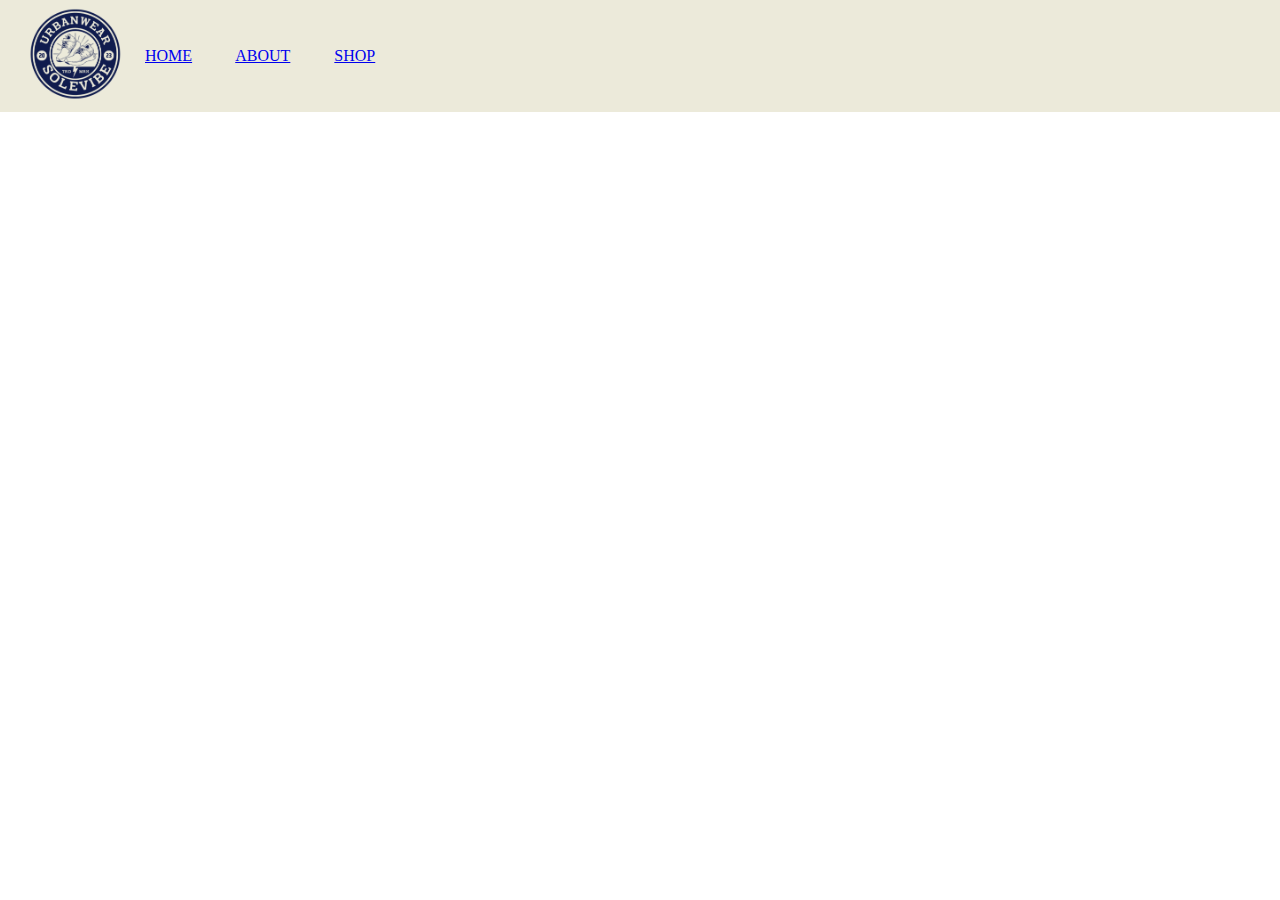
==== index.html @ 37e23c0f "updated css" ====
<!DOCTYPE html>
<html lang="en">

<head>
    <meta charset="UTF-8">
    <meta name="viewport" content="width=device-width, initial-scale=1.0">
    <link rel="stylesheet" href="styles.css">
    <title>Home</title>
</head>
<header>
    <div class="header-content">
        <div class="logo">
            <img src="images/logo1.png" alt="ogo">
        </div>
        <div class="navbar">
            <a href="index.html">HOME</a>
            <a href="about.html" target="_blank">ABOUT</a></li>
            <a href="shop.html" target="_blank">SHOP</a></li>
            
        </div>
    </div>
</header> 

<body>
</body>
</html>
---- styles.css ----
body {
    margin: 0;
    padding: 0;
}

header {
    background-color: #eceada; /* Header background color */
}

.header-content {
    display: flex;
    align-items: center;
    padding: 5px 25px; 
}

.logo img {
    width: 100px;
    height: auto; 
    
}
.navbar a {
    
    margin-right: 40px;
}
.navbar {
    padding: 20px;
}
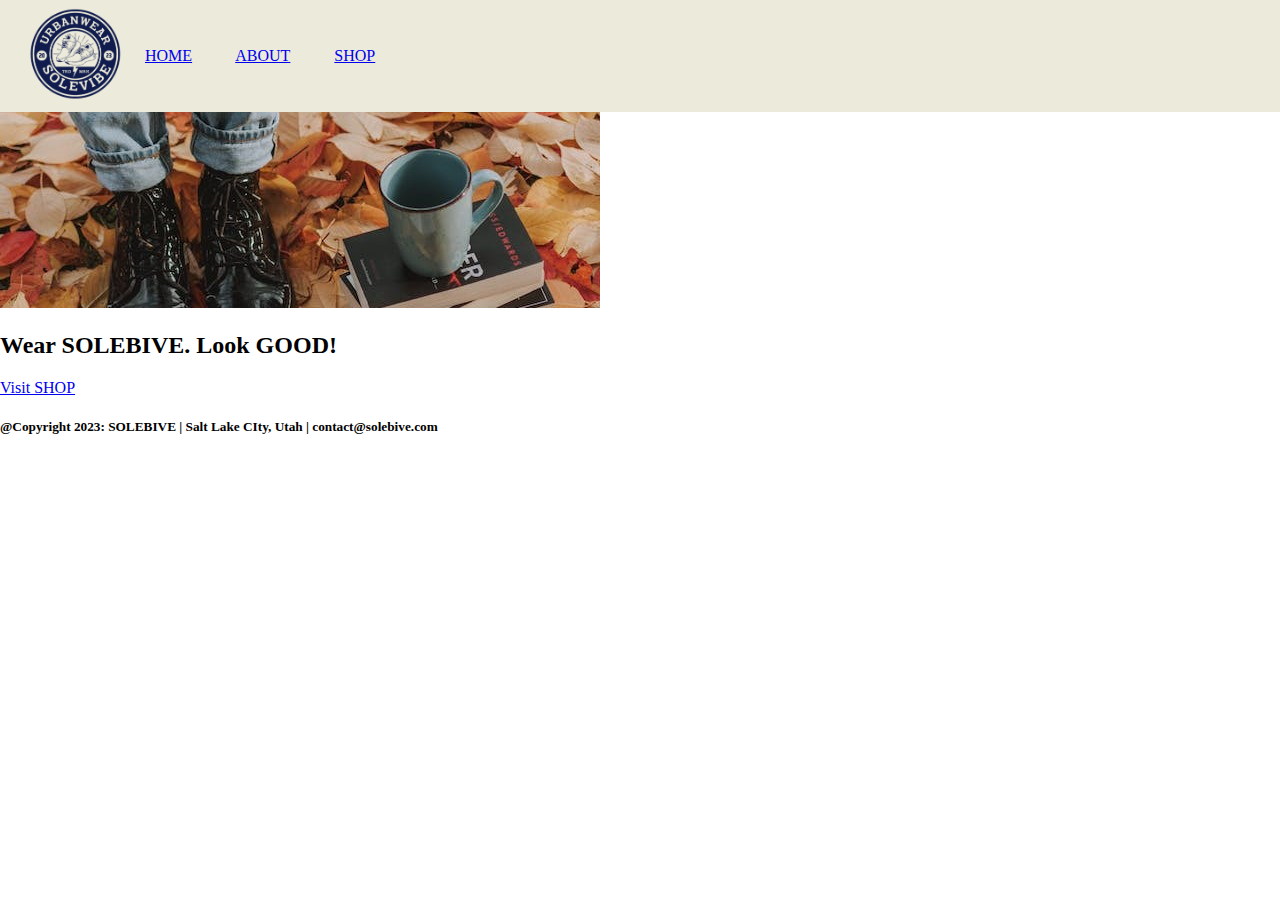
==== commit 91bc820b: "Fixed" ====
--- a/index.html
+++ b/index.html
@@ -20,7 +20,14 @@
         </div>
     </div>
 </header> 
+<img src="images/landscaping.jpeg" alt="black shoes ">
+<h2>Wear SOLEBIVE. Look GOOD!</h2>
+<a href="shop.html" target="_blank">Visit SHOP</a></li>
 
-<body>
+
+
 </body>
+<footer>
+    <h5>@Copyright 2023: SOLEBIVE | Salt Lake CIty, Utah | contact@solebive.com</h5>
+</footer>
 </html>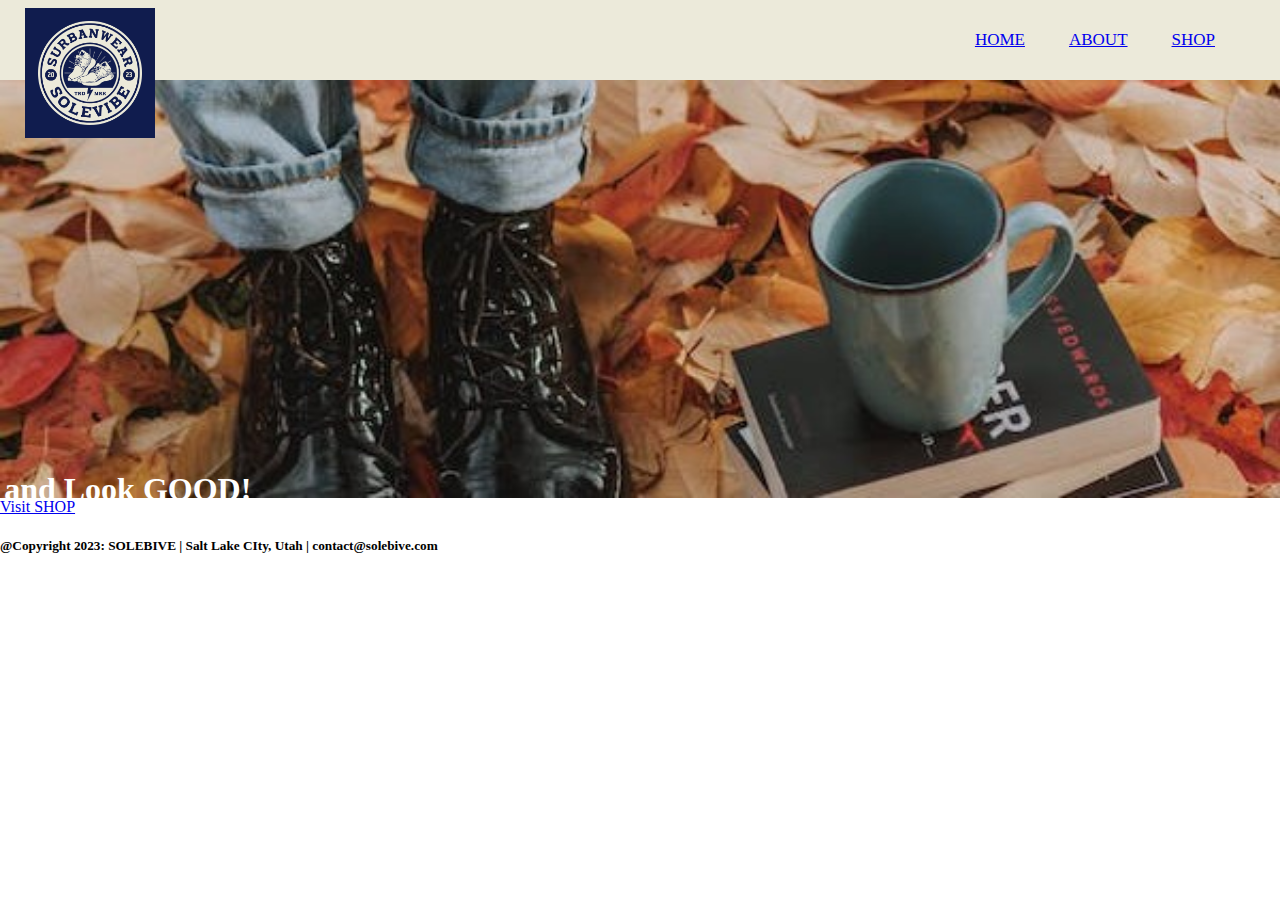
==== commit 79eb4268: "extra" ====
--- a/index.html
+++ b/index.html
@@ -10,7 +10,7 @@
 <header>
     <div class="header-content">
         <div class="logo">
-            <img src="images/logo1.png" alt="ogo">
+            <img src="images/logo2.png" alt="ogo">
         </div>
         <div class="navbar">
             <a href="index.html">HOME</a>
@@ -18,10 +18,17 @@
             <a href="shop.html" target="_blank">SHOP</a></li>
             
         </div>
+
     </div>
 </header> 
-<img src="images/landscaping.jpeg" alt="black shoes ">
-<h2>Wear SOLEBIVE. Look GOOD!</h2>
+<body>
+<div class="background">
+    <h1>Wear SOLEVIVE and Look GOOD!</h2>
+    <img src="images/landscaping.jpeg" alt="black shoes ">
+
+    
+</div>
+
 <a href="shop.html" target="_blank">Visit SHOP</a></li>
 
 
--- a/styles.css
+++ b/styles.css
@@ -9,19 +9,41 @@
 
 .header-content {
     display: flex;
+    justify-content: space-between;
     align-items: center;
     padding: 5px 25px; 
+    height: 70px;
+    
 }
 
 .logo img {
-    width: 100px;
+    position: absolute;
+    top: 8px;
+    width: 130px;
     height: auto; 
+    /* z-index: 2; */
     
 }
 .navbar a {
-    
+    font-size: 17px;
     margin-right: 40px;
 }
 .navbar {
-    padding: 20px;
+    justify-content: center
+
+}
+.background img {
+    display: block;
+    width: 100%;
+    height: 100%;
+}
+
+h1 {
+    position: absolute;
+    top: 50%;
+    bottom: 50%;
+    transform: translate(-50%, -50%);
+    z-index: 2;
+    text-align: center;
+    color: white;
 }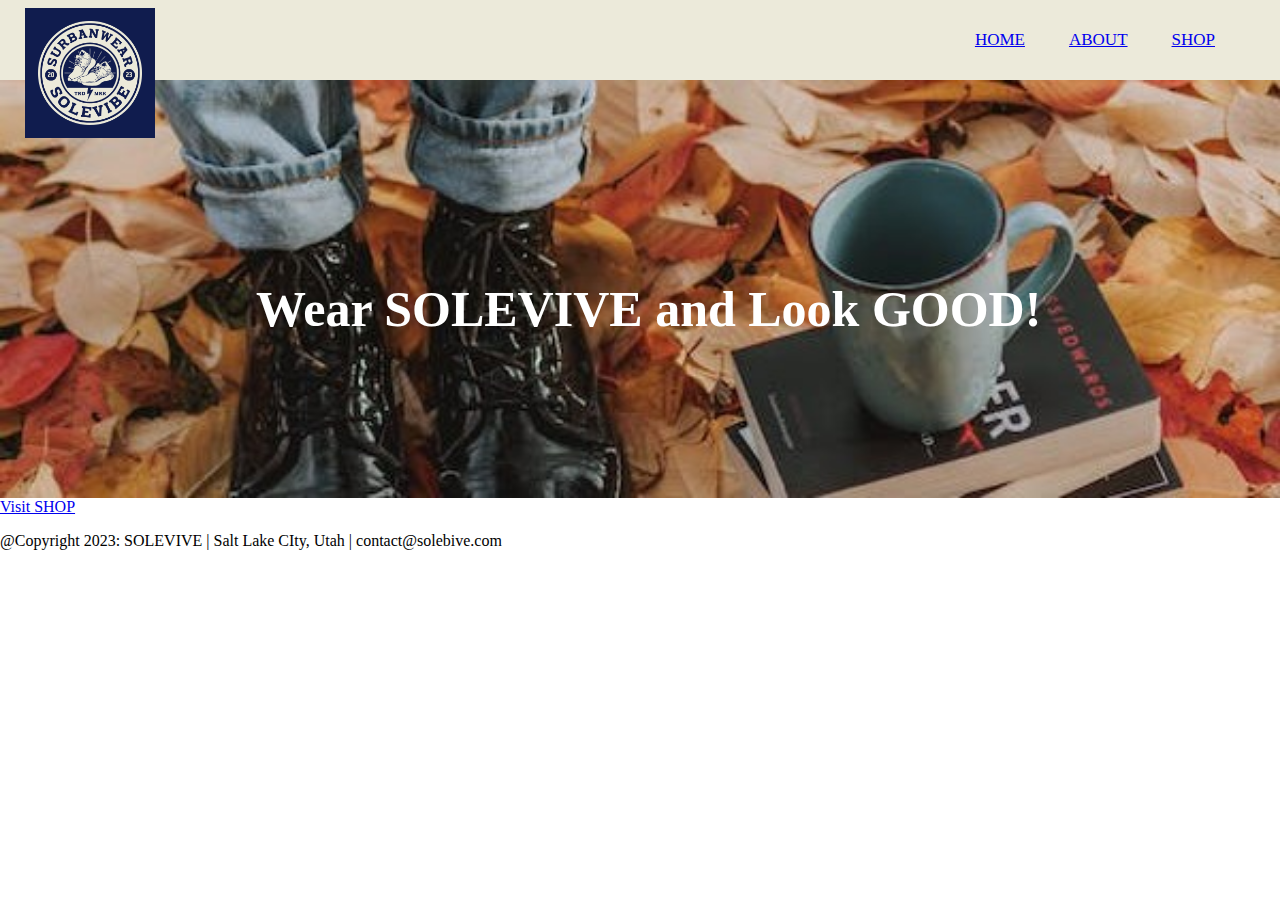
==== commit d79340c2: "homepage" ====
--- a/index.html
+++ b/index.html
@@ -23,10 +23,12 @@
 </header> 
 <body>
 <div class="background">
-    <h1>Wear SOLEVIVE and Look GOOD!</h2>
+    
+     <div class="content">
+        <h1>Wear SOLEVIVE and Look GOOD!</h2>
+    </div>
+
     <img src="images/landscaping.jpeg" alt="black shoes ">
-
-    
 </div>
 
 <a href="shop.html" target="_blank">Visit SHOP</a></li>
@@ -35,6 +37,6 @@
 
 </body>
 <footer>
-    <h5>@Copyright 2023: SOLEBIVE | Salt Lake CIty, Utah | contact@solebive.com</h5>
+    <p>@Copyright 2023: SOLEVIVE | Salt Lake CIty, Utah | contact@solebive.com</p>
 </footer>
 </html>--- a/styles.css
+++ b/styles.css
@@ -21,7 +21,7 @@
     top: 8px;
     width: 130px;
     height: auto; 
-    /* z-index: 2; */
+    z-index: 2;
     
 }
 .navbar a {
@@ -32,18 +32,20 @@
     justify-content: center
 
 }
+
 .background img {
     display: block;
     width: 100%;
     height: 100%;
+
 }
 
-h1 {
+.content h1 {
     position: absolute;
-    top: 50%;
-    bottom: 50%;
-    transform: translate(-50%, -50%);
-    z-index: 2;
-    text-align: center;
     color: white;
-}+    margin-top: 200px;
+    font-size: 50px;
+    left: 20%;
+}
+
+
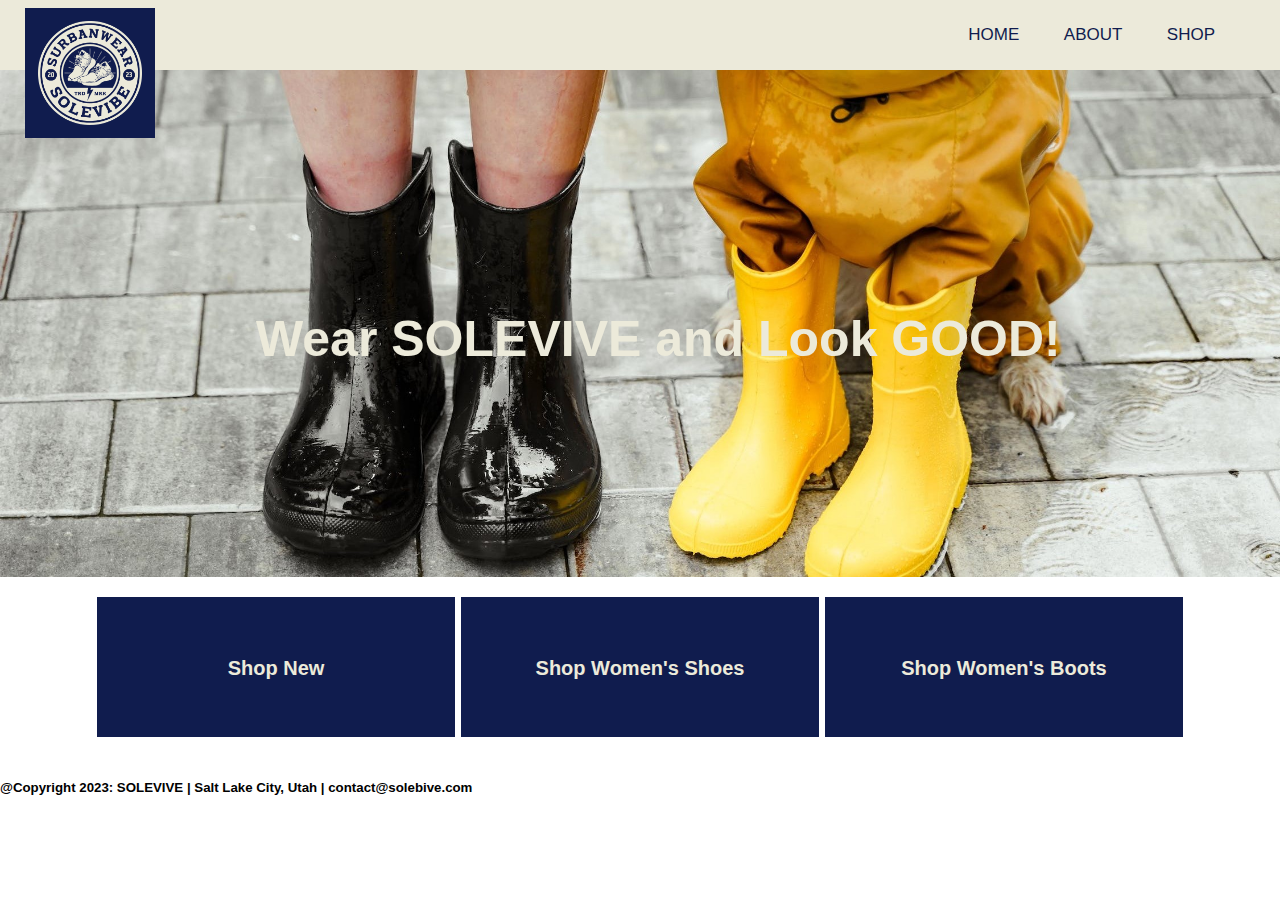
==== commit c9144ed5: "updated" ====
--- a/index.html
+++ b/index.html
@@ -1,6 +1,5 @@
 <!DOCTYPE html>
 <html lang="en">
-
 <head>
     <meta charset="UTF-8">
     <meta name="viewport" content="width=device-width, initial-scale=1.0">
@@ -10,33 +9,31 @@
 <header>
     <div class="header-content">
         <div class="logo">
-            <img src="images/logo2.png" alt="ogo">
+            <img src="images/logo2.png" alt="logo">
         </div>
         <div class="navbar">
             <a href="index.html">HOME</a>
             <a href="about.html" target="_blank">ABOUT</a></li>
             <a href="shop.html" target="_blank">SHOP</a></li>
-            
         </div>
-
     </div>
 </header> 
 <body>
 <div class="background">
-    
      <div class="content">
-        <h1>Wear SOLEVIVE and Look GOOD!</h2>
+        <h1>Wear SOLEVIVE and Look GOOD!</h1>
     </div>
-
-    <img src="images/landscaping.jpeg" alt="black shoes ">
+    <img src="images/landscaping2.jpeg" alt="black shoes ">
 </div>
 
-<a href="shop.html" target="_blank">Visit SHOP</a></li>
-
-
+<div class="textbox">
+    <div class="box"><a href="shop.html" target="_blank">Shop New</a></div>
+    <div class="box"><a href="shop.html#section-2" target="_blank">Shop Women's Shoes</a></div>
+    <div class="box"><a href="shop.html#section-3" target="_blank">Shop Women's Boots</a></div>
+ </div>
 
 </body>
 <footer>
-    <p>@Copyright 2023: SOLEVIVE | Salt Lake CIty, Utah | contact@solebive.com</p>
+    <h5>@Copyright 2023: SOLEVIVE | Salt Lake City, Utah | contact@solebive.com</h5>
 </footer>
 </html>--- a/styles.css
+++ b/styles.css
@@ -27,25 +27,149 @@
 .navbar a {
     font-size: 17px;
     margin-right: 40px;
+    background-color: transparent;
+    text-decoration: none;
+    color: #101c4e;
 }
 .navbar {
     justify-content: center
-
 }
 
 .background img {
     display: block;
     width: 100%;
     height: 100%;
-
 }
 
 .content h1 {
     position: absolute;
-    color: white;
-    margin-top: 200px;
+    color: #eceada;
+    margin-top: 240px;
     font-size: 50px;
     left: 20%;
 }
 
+/*blue boxes in homepage*/
+.box {
+    display: inline-block;
+    margin-top: 20px;
+    margin-bottom: 20px;
+    width: 28%;
+    height: 30px;
+    padding-top: 60px;
+    padding-bottom: 80px;
+    background-color:#101c4e;
+ }
+ .textbox {
+    text-align: center;
+    color: #eceada;
+    font-weight: bold;
+    font-size: 20px;
+ }
+ .textbox a {
+    background-color: transparent;
+    text-decoration: none;
+    color: #eceada;
+ }
 
+/*h1 style for SHOP and ABOUT*/
+h1 {
+    text-align: center;
+}
+
+/*ABOUT page*/
+.about h4{
+    margin-left: 15%;
+    margin-right: 15%;
+    margin-top: 3%;
+    margin-bottom: 3%;
+}
+
+/*slideshow*/
+  * {box-sizing: border-box}
+  body {font-family: Verdana, sans-serif; margin:0}
+  .mySlides {display: none}
+  img {vertical-align: middle;}
+  /* Slideshow container */
+  .slideshow-container {
+    max-width: 1000px;
+    position: relative;
+    margin: auto;
+  }
+  /* Next & previous buttons */
+  .prev, .next {
+    cursor: pointer;
+    position: absolute;
+    top: 50%;
+    width: auto;
+    padding: 16px;
+    margin-top: -22px;
+    color: white;
+    font-weight: bold;
+    font-size: 18px;
+    transition: 0.6s ease;
+    border-radius: 0 3px 3px 0;
+    user-select: none;
+  }
+  /* Position the "next button" to the right */
+  .next {
+    right: 0;
+    border-radius: 3px 0 0 3px;
+  }
+  /* On hover, add a black background color with a little bit see-through */
+  .prev:hover, .next:hover {
+    background-color: rgba(0,0,0,0.8);
+  }
+  /* The dots/bullets/indicators */
+  .dot {
+    cursor: pointer;
+    height: 15px;
+    width: 15px;
+    margin: 0 2px;
+    background-color: #bbb;
+    border-radius: 50%;
+    display: inline-block;
+    transition: background-color 0.6s ease;
+  }
+  .active, .dot:hover {
+    background-color: #717171;
+  }
+  /*end of slideshow*/
+
+  .row2 h1{
+    margin-top: 8%;
+  }
+  .row3 h1{
+    margin-top: 5%;
+  }
+
+  /*gallery*/
+  div.gallery {
+    border: 1px solid #ccc;
+  }
+  div.gallery:hover {
+    border: 1px solid #777;
+  }
+  div.gallery img {
+    width: 100%;
+    height: auto;
+  }
+  div.desc {
+    padding: 15px;
+    text-align: center;
+  }
+
+  * {
+    box-sizing: border-box;
+  }
+  .responsive {
+    padding: 0 6px;
+    float: left;
+    width: 24.99999%;
+    margin-left: 6%;
+  }
+  .clearfix:after {
+    content: "";
+    display: table;
+    clear: both;
+  }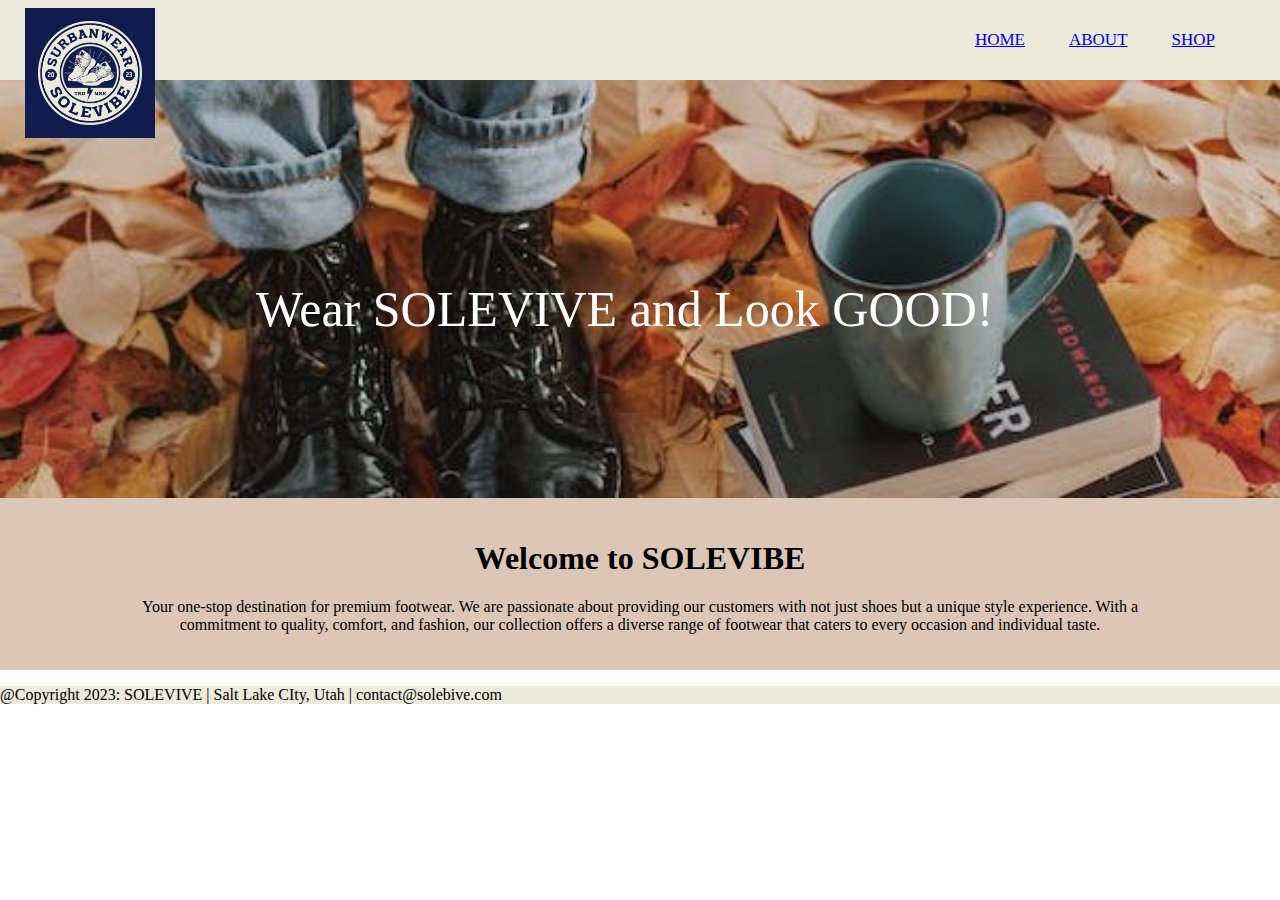
==== commit 0e9b30c2: "extra" ====
--- a/index.html
+++ b/index.html
@@ -1,5 +1,6 @@
 <!DOCTYPE html>
 <html lang="en">
+
 <head>
     <meta charset="UTF-8">
     <meta name="viewport" content="width=device-width, initial-scale=1.0">
@@ -9,31 +10,36 @@
 <header>
     <div class="header-content">
         <div class="logo">
-            <img src="images/logo2.png" alt="logo">
+            <img src="images/logo2.png" alt="ogo">
         </div>
         <div class="navbar">
             <a href="index.html">HOME</a>
             <a href="about.html" target="_blank">ABOUT</a></li>
             <a href="shop.html" target="_blank">SHOP</a></li>
+            
         </div>
+
     </div>
 </header> 
 <body>
 <div class="background">
+    
      <div class="content">
-        <h1>Wear SOLEVIVE and Look GOOD!</h1>
+        <p>Wear SOLEVIVE and Look GOOD!</p>
     </div>
-    <img src="images/landscaping2.jpeg" alt="black shoes ">
+    <img src="images/landscaping.jpeg" alt="black shoes ">
 </div>
 
-<div class="textbox">
-    <div class="box"><a href="shop.html" target="_blank">Shop New</a></div>
-    <div class="box"><a href="shop.html#section-2" target="_blank">Shop Women's Shoes</a></div>
-    <div class="box"><a href="shop.html#section-3" target="_blank">Shop Women's Boots</a></div>
- </div>
+<div class="container">
+    <h1>Welcome to SOLEVIBE</h1>
+    <p>Your one-stop destination for premium footwear. We are passionate about providing our customers with not just shoes but a unique style experience. With a commitment to quality, comfort, and fashion, our collection offers a diverse range of footwear that caters to every occasion and individual taste. </p>
+</div>
+<!-- <button href="shop.html" target="_blank">Visit SHOP</button> -->
+
+
 
 </body>
 <footer>
-    <h5>@Copyright 2023: SOLEVIVE | Salt Lake City, Utah | contact@solebive.com</h5>
+    <p>@Copyright 2023: SOLEVIVE | Salt Lake CIty, Utah | contact@solebive.com</p>
 </footer>
 </html>--- a/styles.css
+++ b/styles.css
@@ -27,149 +27,40 @@
 .navbar a {
     font-size: 17px;
     margin-right: 40px;
-    background-color: transparent;
-    text-decoration: none;
-    color: #101c4e;
 }
 .navbar {
     justify-content: center
+
 }
 
 .background img {
     display: block;
     width: 100%;
     height: 100%;
+
 }
 
-.content h1 {
+.content p {
     position: absolute;
-    color: #eceada;
-    margin-top: 240px;
+    color: white;
+    margin-top: 200px;
     font-size: 50px;
     left: 20%;
 }
 
-/*blue boxes in homepage*/
-.box {
-    display: inline-block;
-    margin-top: 20px;
-    margin-bottom: 20px;
-    width: 28%;
-    height: 30px;
-    padding-top: 60px;
-    padding-bottom: 80px;
-    background-color:#101c4e;
- }
- .textbox {
-    text-align: center;
-    color: #eceada;
-    font-weight: bold;
-    font-size: 20px;
- }
- .textbox a {
-    background-color: transparent;
-    text-decoration: none;
-    color: #eceada;
- }
 
-/*h1 style for SHOP and ABOUT*/
-h1 {
-    text-align: center;
+.container {
+    background-color: #dcc6b7;
+    color: black;
+    text-align: center; /* Center-align the text within the container */
+    padding: 20px;
 }
 
-/*ABOUT page*/
-.about h4{
-    margin-left: 15%;
-    margin-right: 15%;
-    margin-top: 3%;
-    margin-bottom: 3%;
+.container p {
+    padding: 0px 90px 0px 90px;
+    justify-content: center;
 }
 
-/*slideshow*/
-  * {box-sizing: border-box}
-  body {font-family: Verdana, sans-serif; margin:0}
-  .mySlides {display: none}
-  img {vertical-align: middle;}
-  /* Slideshow container */
-  .slideshow-container {
-    max-width: 1000px;
-    position: relative;
-    margin: auto;
-  }
-  /* Next & previous buttons */
-  .prev, .next {
-    cursor: pointer;
-    position: absolute;
-    top: 50%;
-    width: auto;
-    padding: 16px;
-    margin-top: -22px;
-    color: white;
-    font-weight: bold;
-    font-size: 18px;
-    transition: 0.6s ease;
-    border-radius: 0 3px 3px 0;
-    user-select: none;
-  }
-  /* Position the "next button" to the right */
-  .next {
-    right: 0;
-    border-radius: 3px 0 0 3px;
-  }
-  /* On hover, add a black background color with a little bit see-through */
-  .prev:hover, .next:hover {
-    background-color: rgba(0,0,0,0.8);
-  }
-  /* The dots/bullets/indicators */
-  .dot {
-    cursor: pointer;
-    height: 15px;
-    width: 15px;
-    margin: 0 2px;
-    background-color: #bbb;
-    border-radius: 50%;
-    display: inline-block;
-    transition: background-color 0.6s ease;
-  }
-  .active, .dot:hover {
-    background-color: #717171;
-  }
-  /*end of slideshow*/
-
-  .row2 h1{
-    margin-top: 8%;
-  }
-  .row3 h1{
-    margin-top: 5%;
-  }
-
-  /*gallery*/
-  div.gallery {
-    border: 1px solid #ccc;
-  }
-  div.gallery:hover {
-    border: 1px solid #777;
-  }
-  div.gallery img {
-    width: 100%;
-    height: auto;
-  }
-  div.desc {
-    padding: 15px;
-    text-align: center;
-  }
-
-  * {
-    box-sizing: border-box;
-  }
-  .responsive {
-    padding: 0 6px;
-    float: left;
-    width: 24.99999%;
-    margin-left: 6%;
-  }
-  .clearfix:after {
-    content: "";
-    display: table;
-    clear: both;
-  }+footer {
+    background-color: #eceada; /* Header background color */
+}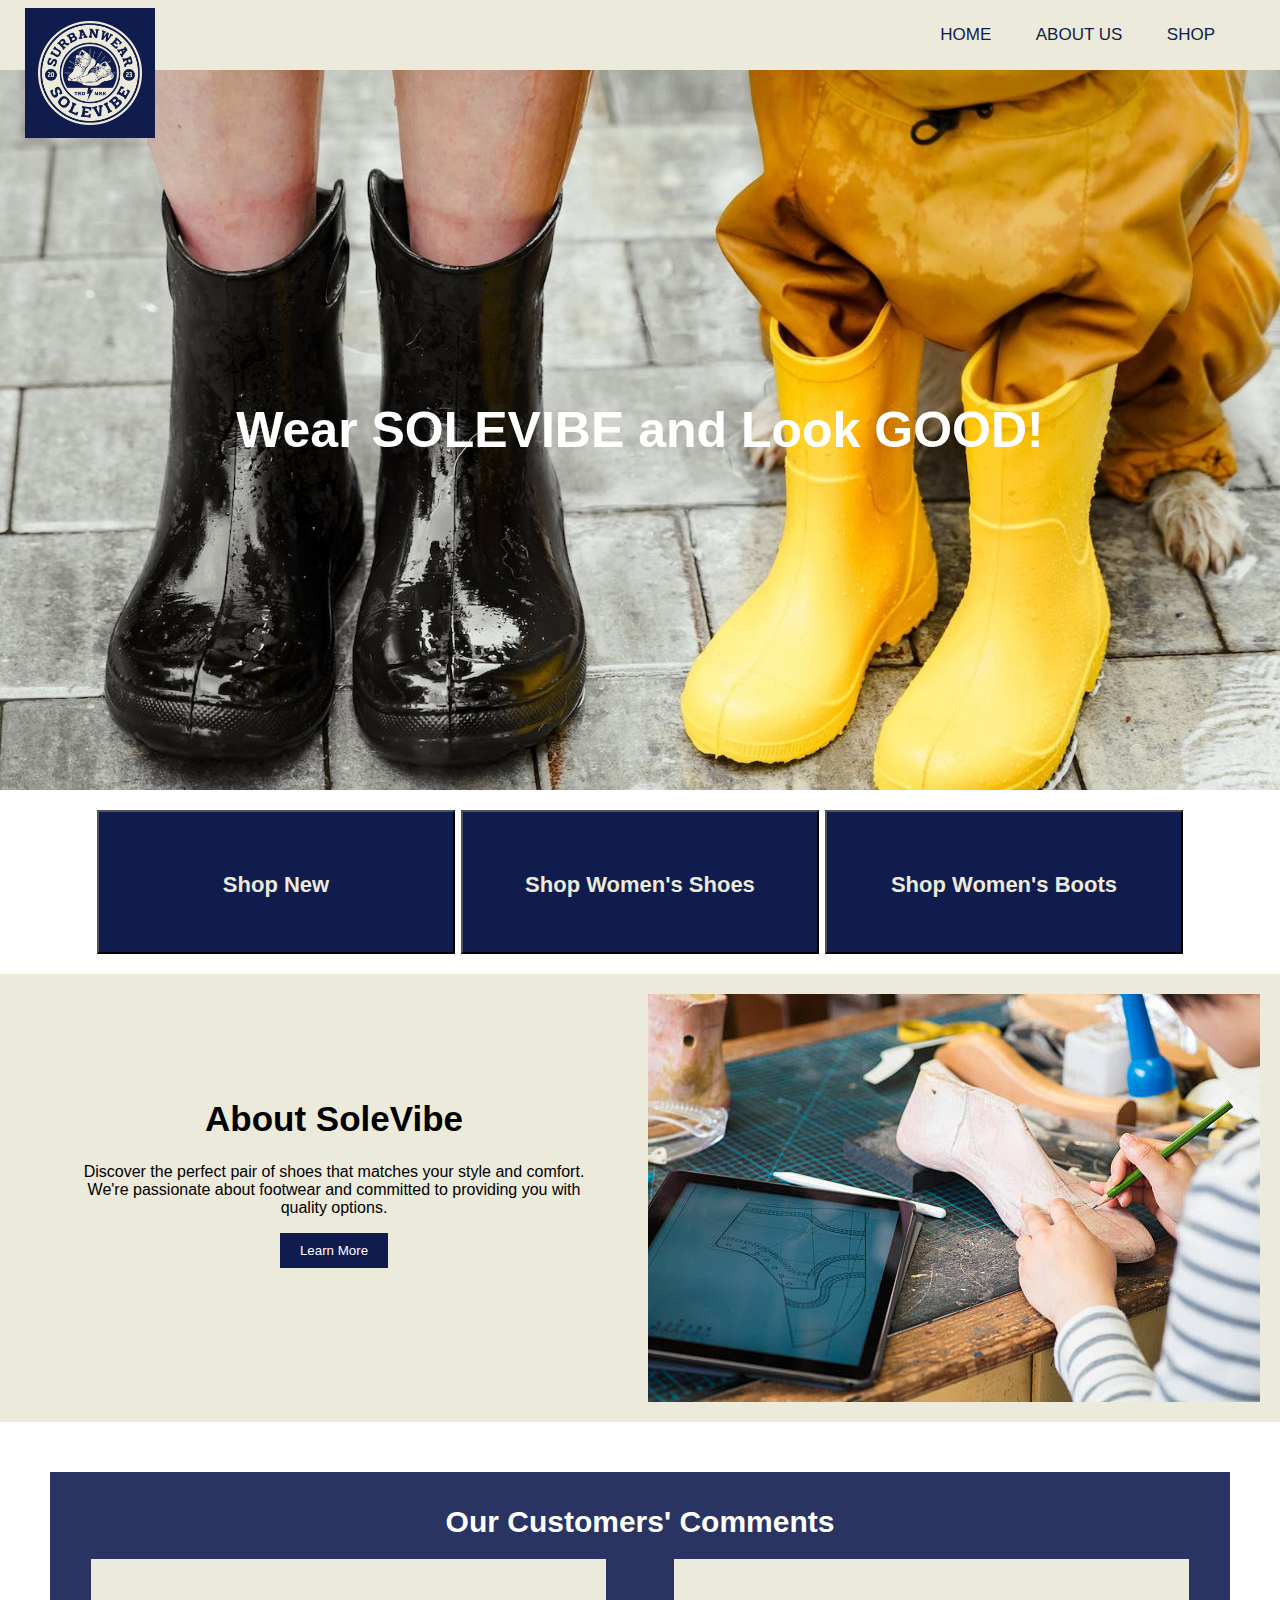
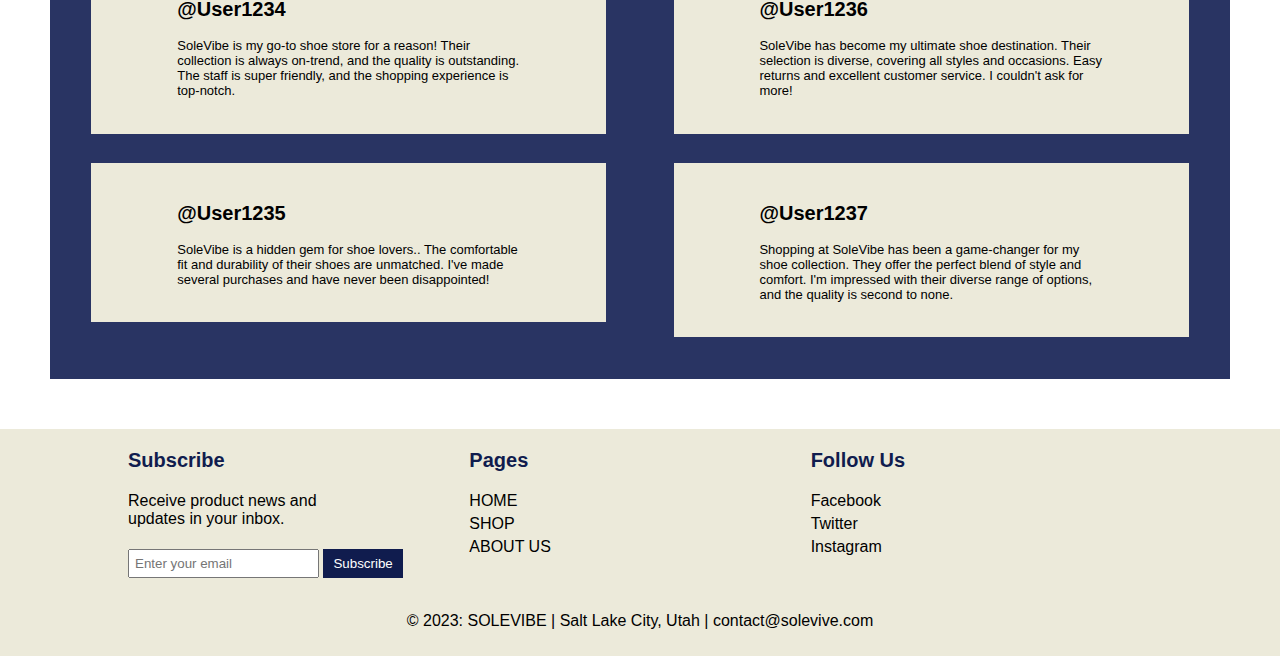
==== commit d46ccd2b: "mireya- update of home, about" ====
--- a/index.html
+++ b/index.html
@@ -1,6 +1,5 @@
 <!DOCTYPE html>
 <html lang="en">
-
 <head>
     <meta charset="UTF-8">
     <meta name="viewport" content="width=device-width, initial-scale=1.0">
@@ -10,36 +9,98 @@
 <header>
     <div class="header-content">
         <div class="logo">
-            <img src="images/logo2.png" alt="ogo">
+            <img src="images/logo2.png" alt="logo">
         </div>
         <div class="navbar">
             <a href="index.html">HOME</a>
-            <a href="about.html" target="_blank">ABOUT</a></li>
-            <a href="shop.html" target="_blank">SHOP</a></li>
-            
+            <a href="about.html">ABOUT US</a>
+            <a href="shop.html">SHOP</a>
         </div>
-
     </div>
 </header> 
 <body>
-<div class="background">
-    
-     <div class="content">
-        <p>Wear SOLEVIVE and Look GOOD!</p>
+    <div class="background">
+        <div class="content">
+            <p>Wear SOLEVIBE and Look GOOD!</p>
+        </div>
+        </div>
+
+    <div class="buttons">
+        <a href="shop.html"><button class="shop-part">Shop New</button></a>
+        <a href="shop.html#section-2"><button class="shop-part">Shop Women's Shoes</button></a>
+        <a href="shop.html#section-3"><button class="shop-part">Shop Women's Boots</button></a>
     </div>
-    <img src="images/landscaping.jpeg" alt="black shoes ">
-</div>
+    <section class="section1">
+        <div class="column-about">
+            <h1> About SoleVibe</h1>
+            <p>Discover the perfect pair of shoes that matches your style and comfort. 
+                We're passionate about footwear and committed to providing you with quality options.</p>
+                <a href="about.html"><button>Learn More</button></a>
+        </div>
+            <img src="images/about_home.jpg">
+    </section>
 
-<div class="container">
-    <h1>Welcome to SOLEVIBE</h1>
-    <p>Your one-stop destination for premium footwear. We are passionate about providing our customers with not just shoes but a unique style experience. With a commitment to quality, comfort, and fashion, our collection offers a diverse range of footwear that caters to every occasion and individual taste. </p>
-</div>
-<!-- <button href="shop.html" target="_blank">Visit SHOP</button> -->
-
+    <section class="section2">
+        <h1> Our Customers' Comments</h1>
+        <div class="reviews">
+            <div class="columns">
+                <div class="review1">
+                    <h2>@User1234</h2>
+                    <p>SoleVibe is my go-to shoe store for a reason! Their collection is always on-trend, and the quality is outstanding. 
+                        The staff is super friendly, and the shopping experience is top-notch.</p>
+                </div>
+                <div class="review2">
+                    <h2>@User1235</h2>
+                    <p>SoleVibe is a hidden gem for shoe lovers.. 
+                        The comfortable fit and durability of their shoes are unmatched. 
+                        I've made several purchases and have never been disappointed!</p>
+                </div>
+            </div>
+            <div class="columns">
+                <div class="review3">
+                    <h2>@User1236</h2>
+                    <p>SoleVibe has become my ultimate shoe destination. 
+                        Their selection is diverse, covering all styles and occasions.  
+                        Easy returns and excellent customer service. I couldn't ask for more!</p>
+                </div>
+                <div class="review4">
+                    <h2>@User1237</h2>
+                    <p>Shopping at SoleVibe has been a game-changer for my shoe collection. 
+                        They offer the perfect blend of style and comfort. 
+                        I'm impressed with their diverse range of options, and the quality is second to none.</p>
+                </div>
+            </div>
+        </div>
+    </section>
 
 
 </body>
+
 <footer>
-    <p>@Copyright 2023: SOLEVIVE | Salt Lake CIty, Utah | contact@solebive.com</p>
+    <div class="footer-container">
+        <div class="column">
+            <h3>Subscribe</h3>
+            <p>Receive product news and</br>updates in your inbox.</p>
+            <input type="email" placeholder="Enter your email">
+            <button>Subscribe</button>
+        </div>
+        <div class="column">
+            <h3>Pages</h3>
+            <ul>
+                <li><a href="index.html">HOME</a></li>
+                <li><a href="about.html">SHOP</a></li>
+                <li><a href="shop.html">ABOUT US</a></li>
+            </ul>
+        </div>
+        <div class="column">
+            <h3>Follow Us</h3>
+            <ul>
+                <li><a href="#">Facebook</a></li>
+                <li><a href="#">Twitter</a></li>
+                <li><a href="#">Instagram</a></li>
+            </ul>
+        </div>
+    </div>
+    <p>&copy; 2023: SOLEVIBE | Salt Lake City, Utah | contact@solevive.com</p>
 </footer>
 </html>--- a/styles.css
+++ b/styles.css
@@ -1,7 +1,9 @@
 body {
     margin: 0;
     padding: 0;
-}
+    font-family: Verdana, sans-serif;
+}
+
 
 header {
     background-color: #eceada; /* Header background color */
@@ -24,43 +26,307 @@
     z-index: 2;
     
 }
+
+
 .navbar a {
     font-size: 17px;
     margin-right: 40px;
+    background-color: transparent;
+    text-decoration: none;
+    color: #101c4e;
 }
 .navbar {
     justify-content: center
-
-}
-
-.background img {
-    display: block;
+}
+
+/* Home page */
+.background {
+    display: flex;
+    align-items: center;
+    justify-content: center;
+    height: 80vh;
+    background: url('images/landscaping2.jpeg') center center;
+    background-size: cover;
+    font-weight: bold;
+}
+
+.content p {
+    font-size: 50px;
+    text-align: center;
+    color: white;
+    padding: 20px;
+}
+
+
+.section1 {
+    padding: 20px;
+    display: flex;
+    background-color: #eceada;
+    text-align: center;
+   
+}
+.section1 button {
+    background-color: #101c4e;
+    color: #fff;
+    border: none;
+    padding: 10px 20px;
+    cursor: pointer;
+
+}
+.column-about {
+    flex: 1;
+    padding: 20px;
+    margin: 5% 3% 5% 3%;
+}
+
+/* Customer reviews using grid */
+.section2 {
+    margin: 50px;
+    padding: 1%;
+    background-color: #293463;
+}
+.section2 h1 {
+    color: white;
+    font-size: 30px;
+}
+
+.reviews {
+    display: grid;
+    grid-template-columns: 1fr 1fr;
+    grid-column-gap: 10px;
+    /* margin: 50px;
+    padding: 1%; */
+    
+}
+
+
+.review1 ,.review2, .review3, .review4{
+    background-color: #eceada;
+    margin: 0 5% 5% 5%;
+    padding: 4% 15% 4% 15%;
+    font-size: 13px;
+}
+
+.review1 h2 ,.review2 h2, .review3 h2 , .review4 h2 {
+    font-size: 20px;
+}
+
+footer {
+    background-color: #eceada;
+    text-align: center;
+    color: #000;
+    padding-bottom: 10px;
+}
+
+.footer-container {
+    text-align: left;
+    padding: 0 10% 1% 10%;
+    display: flex;  
+    justify-content: space-between;
+    list-style: none;
+}
+
+.column {
+    flex: 1; 
+
+}
+
+
+.column h3 {
+    font-size: 20px;
+    color: #101c4e;
+}
+
+ul {
+    list-style: none;
+    padding: 0;
+}
+
+li {
+    margin-bottom: 5px;
+}
+
+a {
+    color: black;
+    text-decoration: none;
+}
+
+ input[type="email"] {
+    padding: 5px;
+    margin: 5px 0;
+}
+.column button {
+    background-color: #101c4e;
+    color: #fff;
+    border: none;
+    padding: 7px 10px;
+    cursor: pointer;
+}
+
+
+
+
+
+/*blue buttons in homepage*/
+ .buttons {
+    text-align: center;
+    color: #eceada;
+    font-weight: bold;
+    font-size: 20px;
+    
+ }
+
+ .shop-part {
+    display: inline-block;
+    margin: 20px 0 20px 0;
+    width: 28%;
+    height: 30px;
+    padding-top: 60px;
+    padding-bottom: 80px;
+    background-color:#101c4e;
+    cursor: pointer;
+    color: #eceada;
+    font-size: 22px;
+    font-weight: bold;
+ }
+
+/*h1 style for SHOP*/
+
+h1 {
+    text-align: center; 
+    font-size: 35px;
+}
+/*ABOUT page*/
+.about {
+    background-color: #424c77;
+    padding: 1% 0 2% 0;
+    color: white;
+}
+.about p{
+    margin: 3% 15% 3% 15%;
+
+}
+
+.team {
+    margin: 5% 0 5% 0;
+}
+.members {
+    display: flex;
+    justify-content: center;
+}
+.team-member {
+    text-align: center;
+    border: 1px solid #ccc;
+    padding: 20px;
+    border-radius: 5px;
+    margin: 20px;
+    width: 25%;
+}
+
+.team-member img {
+    max-width: 100%;
+    height: auto;
+    border-radius: 50%;
+    margin-bottom: 10px;
+}
+
+
+.title {
+    padding: 6% 0 2% 0;
+}
+
+.products h2 {
+    text-align: center; 
+}
+
+/*slideshow*/
+  * {box-sizing: border-box}
+  body {font-family: Verdana, sans-serif; margin:0}
+  .mySlides {display: none}
+  img {vertical-align: middle;}
+  /* Slideshow container */
+  .slideshow-container{
+    max-width: 1000px;
+    position: relative;
+    margin: auto;
+  }
+  /* Next & previous buttons */
+  .prev, .next {
+    cursor: pointer;
+    position: absolute;
+    top: 50%;
+    width: auto;
+    padding: 16px;
+    margin-top: -22px;
+    color: white;
+    font-weight: bold;
+    font-size: 18px;
+    transition: 0.6s ease;
+    border-radius: 0 3px 3px 0;
+    user-select: none;
+  }
+  /* Position the "next button" to the right */
+  .next {
+    right: 0;
+    border-radius: 3px 0 0 3px;
+  }
+  /* On hover, add a black background color with a little bit see-through */
+  .prev:hover, .next:hover {
+    background-color: rgba(0,0,0,0.8);
+  }
+  /* The dots/bullets/indicators */
+  .dot {
+    cursor: pointer;
+    height: 15px;
+    width: 15px;
+    margin: 0 2px;
+    background-color: #bbb;
+    border-radius: 50%;
+    display: inline-block;
+    transition: background-color 0.6s ease;
+  }
+  .active, .dot:hover {
+    background-color: #717171;
+  }
+  /*end of slideshow*/
+
+  .row2 h1{
+    margin-top: 8%;
+  }
+  .row3 h1{
+    margin-top: 5%;
+  }
+
+  /*gallery*/
+  div.gallery {
+    border: 1px solid #ccc;
+  }
+  div.gallery:hover {
+    border: 1px solid #777;
+  }
+  div.gallery img {
     width: 100%;
-    height: 100%;
-
-}
-
-.content p {
-    position: absolute;
-    color: white;
-    margin-top: 200px;
-    font-size: 50px;
-    left: 20%;
-}
-
-
-.container {
-    background-color: #dcc6b7;
-    color: black;
-    text-align: center; /* Center-align the text within the container */
-    padding: 20px;
-}
-
-.container p {
-    padding: 0px 90px 0px 90px;
-    justify-content: center;
-}
-
-footer {
-    background-color: #eceada; /* Header background color */
-}+    height: auto;
+  }
+  div.desc {
+    padding: 15px;
+    text-align: center;
+  }
+
+  * {
+    box-sizing: border-box;
+  }
+  .responsive {
+    padding: 0 6px;
+    float: left;
+    width: 24.99999%;
+    margin-left: 6%;
+  }
+  .clearfix:after {
+    content: "";
+    display: table;
+    clear: both;
+    margin-bottom: 5%;
+  }
+
+
